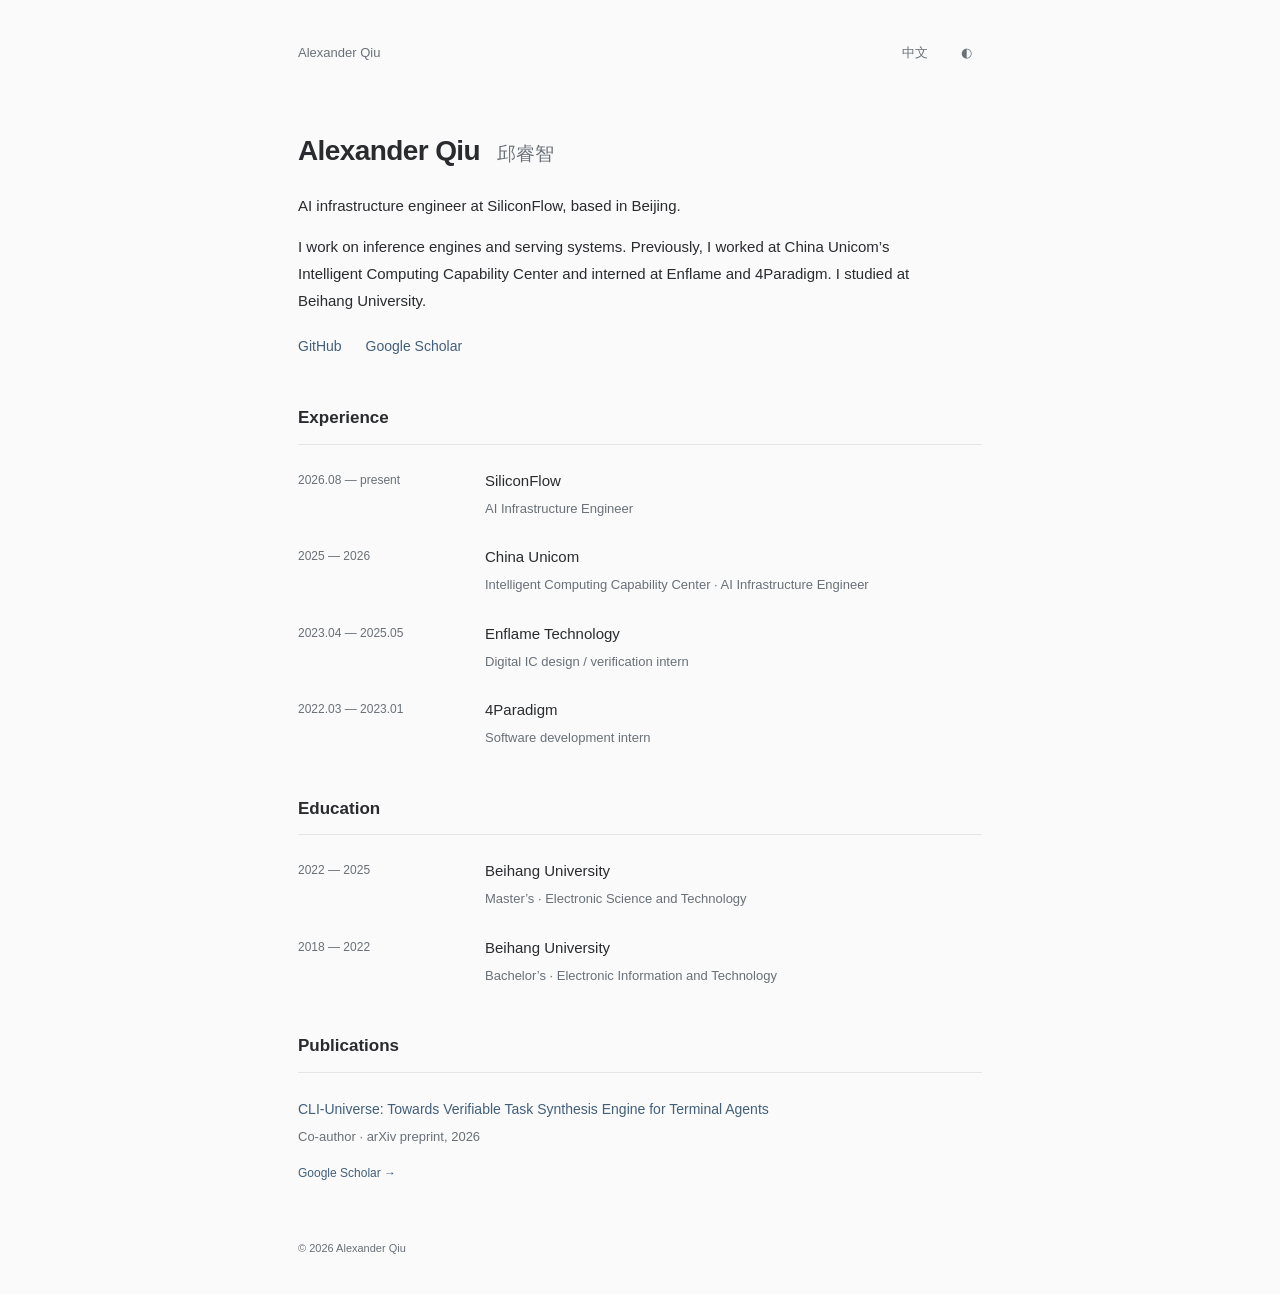
==== index.html @ 69f3f36f "Redesign personal site with a minimal bilingual profile" ====
<!doctype html>
<html lang="en">
  <head>
    <meta charset="utf-8" />
    <meta name="viewport" content="width=device-width,initial-scale=1" />
    <title>Alexander Qiu</title>
    <meta
      name="description"
      content="Ruizhi Qiu (Alexander), AI infrastructure engineer at SiliconFlow."
    />
    <meta name="theme-color" content="#fafafa" />
    <link rel="canonical" href="https://Alexander-Qiu.github.io/" />
    <meta property="og:title" content="Alexander Qiu" />
    <meta
      property="og:description"
      content="AI infrastructure engineer at SiliconFlow."
    />
    <meta property="og:type" content="website" />
    <meta property="og:url" content="https://Alexander-Qiu.github.io/" />
    <link rel="icon" href="assets/favicon.svg" type="image/svg+xml" />
    <link rel="stylesheet" href="assets/style.css" />
    <script src="assets/app.js" defer></script>
  </head>
  <body>
    <a class="skip" href="#main">Skip to content</a>
    <div class="page">
      <header>
        <a class="home" href="#">Alexander Qiu</a>
        <div class="controls">
          <button id="language" type="button" aria-label="Switch to Chinese">
            中文</button
          ><button id="theme" type="button" aria-label="Switch color theme">
            ◐
          </button>
        </div>
      </header>
      <main id="main">
        <section class="intro">
          <h1>Alexander Qiu <span lang="zh-CN">邱睿智</span></h1>
          <p
            data-en="AI infrastructure engineer at SiliconFlow, based in Beijing."
            data-zh="目前在 SiliconFlow 做 AI Infra，常驻北京。"
          >
            AI infrastructure engineer at SiliconFlow, based in Beijing.
          </p>
          <p
            data-en="I work on inference engines and serving systems. Previously, I worked at China Unicom’s Intelligent Computing Capability Center and interned at Enflame and 4Paradigm. I studied at Beihang University."
            data-zh="主要做推理引擎和服务系统。此前在中国联通智算能力中心工作，在燧原科技和第四范式实习，本硕就读于北京航空航天大学。"
          >
            I work on inference engines and serving systems. Previously, I
            worked at China Unicom’s Intelligent Computing Capability Center and
            interned at Enflame and 4Paradigm. I studied at Beihang University.
          </p>
          <div class="links">
            <a href="https://github.com/Alexander-Qiu">GitHub</a
            ><a
              href="https://scholar.google.com/citations?user=gqi0igQAAAAJ&amp;hl=en"
              >Google Scholar</a
            >
          </div>
        </section>
        <section id="experience">
          <h2 data-en="Experience" data-zh="经历">Experience</h2>
          <div class="entry">
            <span
              data-en="2026.08 — present"
              data-zh="2026.08 — 至今"
              class="date"
              >2026.08 — present</span
            >
            <div>
              <h3 data-en="SiliconFlow" data-zh="SiliconFlow">SiliconFlow</h3>
              <p data-en="AI Infrastructure Engineer" data-zh="AI Infra 工程师">
                AI Infrastructure Engineer
              </p>
            </div>
          </div>
          <div class="entry">
            <span data-en="2025 — 2026" data-zh="2025 — 2026" class="date"
              >2025 — 2026</span
            >
            <div>
              <h3 data-en="China Unicom" data-zh="中国联通">China Unicom</h3>
              <p
                data-en="Intelligent Computing Capability Center · AI Infrastructure Engineer"
                data-zh="智算能力中心 · AI Infra 工程师"
              >
                Intelligent Computing Capability Center · AI Infrastructure
                Engineer
              </p>
            </div>
          </div>
          <div class="entry">
            <span
              data-en="2023.04 — 2025.05"
              data-zh="2023.04 — 2025.05"
              class="date"
              >2023.04 — 2025.05</span
            >
            <div>
              <h3 data-en="Enflame Technology" data-zh="燧原科技">
                Enflame Technology
              </h3>
              <p
                data-en="Digital IC design / verification intern"
                data-zh="数字芯片设计 / 验证实习生"
              >
                Digital IC design / verification intern
              </p>
            </div>
          </div>
          <div class="entry">
            <span
              data-en="2022.03 — 2023.01"
              data-zh="2022.03 — 2023.01"
              class="date"
              >2022.03 — 2023.01</span
            >
            <div>
              <h3 data-en="4Paradigm" data-zh="第四范式">4Paradigm</h3>
              <p data-en="Software development intern" data-zh="软件开发实习生">
                Software development intern
              </p>
            </div>
          </div>
        </section>
        <section id="education">
          <h2 data-en="Education" data-zh="教育">Education</h2>
          <div class="entry">
            <span class="date">2022 — 2025</span>
            <div>
              <h3 data-en="Beihang University" data-zh="北京航空航天大学">
                Beihang University
              </h3>
              <p
                data-en="Master’s · Electronic Science and Technology"
                data-zh="硕士 · 电子科学与技术"
              >
                Master’s · Electronic Science and Technology
              </p>
            </div>
          </div>
          <div class="entry">
            <span class="date">2018 — 2022</span>
            <div>
              <h3 data-en="Beihang University" data-zh="北京航空航天大学">
                Beihang University
              </h3>
              <p
                data-en="Bachelor’s · Electronic Information and Technology"
                data-zh="本科 · 电子信息与技术"
              >
                Bachelor’s · Electronic Information and Technology
              </p>
            </div>
          </div>
        </section>
        <section id="publications">
          <h2 data-en="Publications" data-zh="论文">Publications</h2>
          <article class="paper">
            <a href="https://arxiv.org/abs/2606.22883"
              >CLI-Universe: Towards Verifiable Task Synthesis Engine for
              Terminal Agents</a
            >
            <p
              data-en="Co-author · arXiv preprint, 2026"
              data-zh="共同作者 · arXiv 预印本，2026"
            >
              Co-author · arXiv preprint, 2026
            </p>
          </article>
          <a
            class="scholar"
            href="https://scholar.google.com/citations?user=gqi0igQAAAAJ&amp;hl=en"
            ><span data-en="Google Scholar →" data-zh="Google Scholar →"
              >Google Scholar →</span
            ></a
          >
        </section>
      </main>
      <footer>© <span id="year">2026</span> Alexander Qiu</footer>
    </div>
  </body>
</html>
---- assets/style.css ----
:root {
  --bg: #fafafa;
  --ink: #292b2f;
  --muted: #697078;
  --line: #e4e5e7;
  --link: #425f7a;
  color-scheme: light;
}
:root[data-theme="dark"] {
  --bg: #1b1c1e;
  --ink: #e3e4e6;
  --muted: #a1a6ad;
  --line: #36393d;
  --link: #a6bed4;
  color-scheme: dark;
}
* {
  box-sizing: border-box;
}
html {
  scroll-padding-top: 24px;
}
body {
  margin: 0;
  background: var(--bg);
  color: var(--ink);
  font-family:
    -apple-system, BlinkMacSystemFont, "Segoe UI", "PingFang SC", sans-serif;
  font-size: 15px;
  line-height: 1.8;
  -webkit-font-smoothing: antialiased;
}
.page {
  max-width: 740px;
  padding: 0 28px;
  margin: 0 auto;
}
header {
  display: flex;
  align-items: center;
  justify-content: space-between;
  padding: 35px 0;
}
a {
  color: var(--link);
  text-decoration: none;
  text-underline-offset: 4px;
}
a:hover {
  text-decoration: underline;
}
.home {
  color: var(--muted);
  font-size: 13px;
}
.controls {
  display: flex;
  gap: 16px;
}
button {
  font: inherit;
  font-size: 13px;
  color: var(--muted);
  background: none;
  border: none;
  padding: 6px;
  min-width: 32px;
  min-height: 36px;
  cursor: pointer;
}
a:focus-visible,
button:focus-visible {
  outline: 2px solid var(--link);
  outline-offset: 4px;
}
.intro {
  padding-top: 25px;
}
h1 {
  font-size: 28px;
  font-weight: 600;
  line-height: 1.4;
  letter-spacing: -0.6px;
  margin: 0 0 22px;
}
h1 span {
  color: var(--muted);
  font-size: 19px;
  font-weight: 400;
  margin-left: 10px;
  letter-spacing: 0;
  white-space: nowrap;
}
p {
  margin: 0 0 14px;
}
.intro p {
  max-width: 640px;
}
.links {
  display: flex;
  gap: 24px;
  margin-top: 20px;
  font-size: 14px;
}
section {
  margin-bottom: 44px;
}
h2 {
  font-size: 17px;
  font-weight: 600;
  padding-bottom: 10px;
  margin: 0 0 22px;
  border-bottom: 1px solid var(--line);
}
.entry {
  display: grid;
  grid-template-columns: 165px 1fr;
  gap: 22px;
  margin-bottom: 23px;
}
.date {
  color: var(--muted);
  font-size: 12px;
  padding-top: 3px;
  font-variant-numeric: tabular-nums;
}
h3 {
  font-size: 15px;
  font-weight: 500;
  margin: 0;
}
.entry p,
.paper p {
  color: var(--muted);
  font-size: 13px;
  margin: 3px 0 0;
}
.paper a {
  font-size: 14px;
}
.scholar {
  display: inline-block;
  font-size: 12px;
  margin-top: 15px;
}
footer {
  padding: 10px 0 35px;
  color: var(--muted);
  font-size: 11px;
}
.skip {
  position: absolute;
  left: 20px;
  top: -60px;
  background: var(--bg);
  padding: 8px;
}
.skip:focus {
  top: 10px;
}
@media (max-width: 540px) {
  .page {
    padding: 0 24px;
  }
  header {
    padding: 22px 0;
  }
  .intro {
    padding-top: 15px;
  }
  h1 {
    font-size: 25px;
  }
  h1 span {
    font-size: 17px;
  }
  .entry {
    grid-template-columns: 1fr;
    gap: 2px;
    margin-bottom: 23px;
  }
  section {
    margin-bottom: 36px;
  }
}
@media (max-width: 350px) {
  h1 span {
    display: block;
    margin-left: 0;
    margin-top: 5px;
  }
}
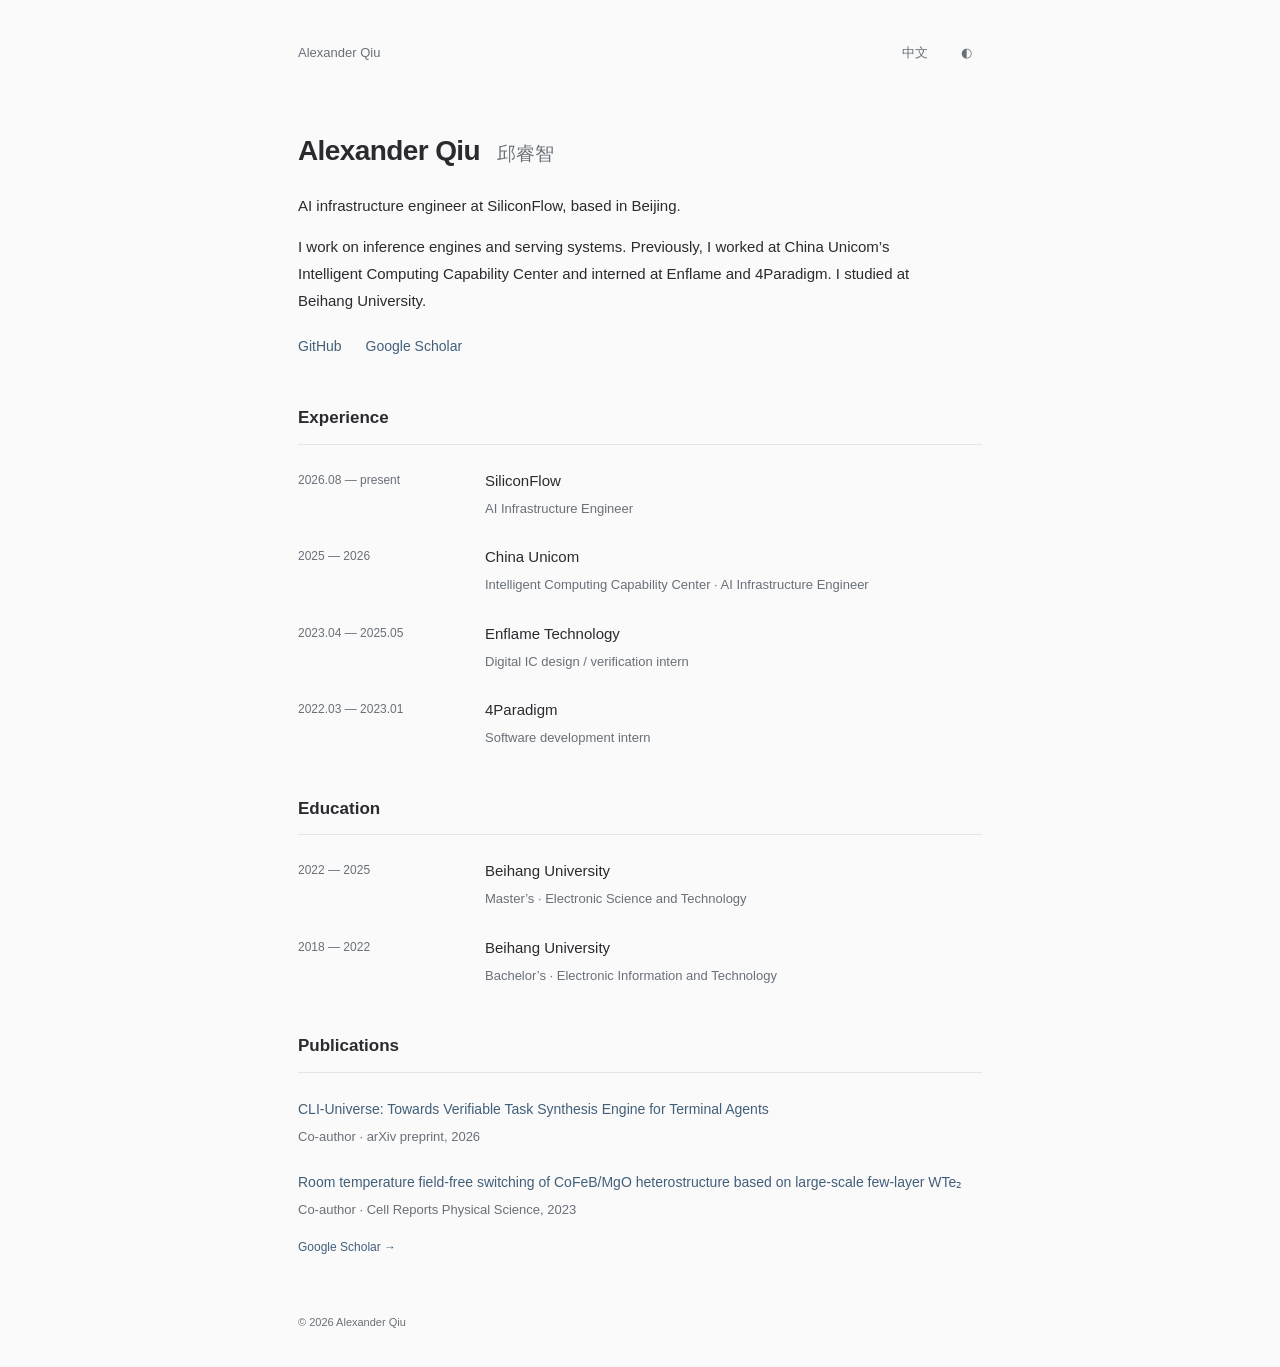
==== commit e09730fa: "Add room-temperature switching publication" ====
--- a/index.html
+++ b/index.html
@@ -169,6 +169,18 @@
               Co-author · arXiv preprint, 2026
             </p>
           </article>
+          <article class="paper">
+            <a href="https://doi.org/10.1016/j.xcrp.2023.101468"
+              >Room temperature field-free switching of CoFeB/MgO
+              heterostructure based on large-scale few-layer WTe₂</a
+            >
+            <p
+              data-en="Co-author · Cell Reports Physical Science, 2023"
+              data-zh="共同作者 · Cell Reports Physical Science，2023"
+            >
+              Co-author · Cell Reports Physical Science, 2023
+            </p>
+          </article>
           <a
             class="scholar"
             href="https://scholar.google.com/citations?user=gqi0igQAAAAJ&amp;hl=en"
--- a/assets/style.css
+++ b/assets/style.css
@@ -191,3 +191,7 @@
     margin-top: 5px;
   }
 }
+
+.paper + .paper {
+  margin-top: 20px;
+}
